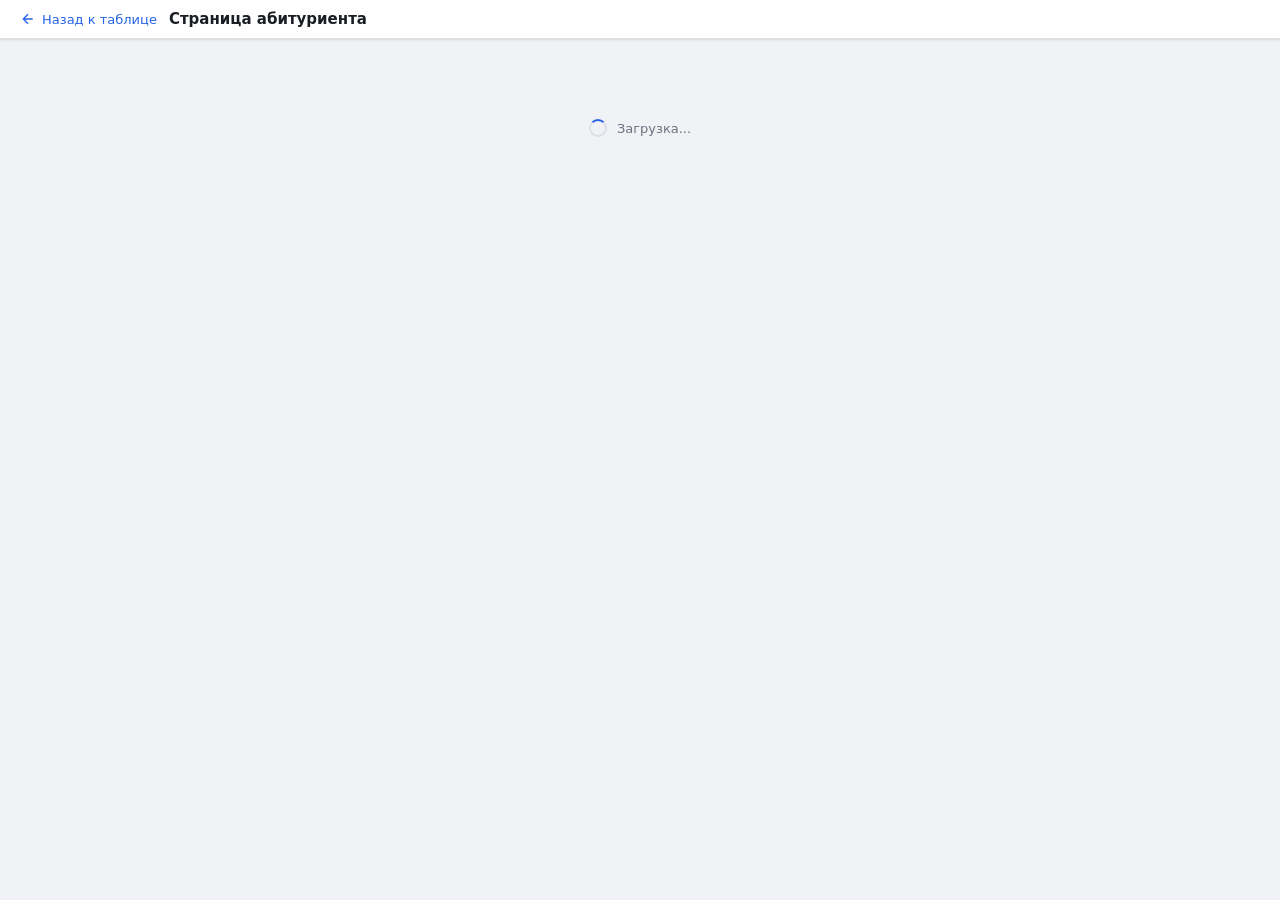
==== templates/applicant.html @ fa6f6f57 "new_proj" ====
<!DOCTYPE html>
<html lang="ru">
<head>
  <meta charset="UTF-8">
  <title>Страница абитуриента</title>
  <link rel="stylesheet" href="/static/css/style.css">
  <style>
    .applicant-layout {
      display: flex;
      gap: 24px;
      max-width: 1000px;
      margin: 0 auto;
    }
    .left-panel {
      display: flex;
      flex-direction: column;
      gap: 12px;
      align-items: center;
      flex-shrink: 0;
    }
    .right-panel { flex: 1; }
    .fields-section { margin-bottom: 24px; }
    .bilingual-cols {
      display: grid;
      grid-template-columns: 1fr 1fr;
      gap: 24px;
    }
    .col-header {
      font-size: 13px;
      font-weight: 600;
      color: var(--text-muted);
      padding-bottom: 10px;
      border-bottom: 2px solid var(--accent);
      margin-bottom: 14px;
    }
    .field-row {
      display: flex;
      flex-direction: column;
      gap: 4px;
      margin-bottom: 10px;
    }
    .field-value {
      padding: 7px 10px;
      background: var(--surface2);
      border: 1px solid var(--border);
      border-radius: var(--radius);
      font-size: 13px;
      min-height: 34px;
      color: var(--text);
    }
    .field-value.empty { color: var(--text-muted); font-style: italic; }
    .action-buttons { display: flex; flex-direction: column; gap: 10px; width: 180px; }
    .action-buttons .btn { width: 100%; justify-content: center; }
  </style>
</head>
<body>
<div class="app-wrapper">
  <div class="topbar">
    <a class="topbar-back" href="/">
      <svg viewBox="0 0 24 24" fill="none" stroke="currentColor" stroke-width="2"><path d="M19 12H5M12 5l-7 7 7 7"/></svg>
      Назад к таблице
    </a>
    <span class="topbar-title" id="page-title">Страница абитуриента</span>
  </div>
  <div class="page-content">
    <div id="loading" class="loading"><div class="spinner"></div>Загрузка...</div>
    <div id="content" style="display:none">
      <div class="applicant-layout">
        <div class="left-panel">
          <div class="photo-placeholder" id="photo-container">
            <div class="placeholder-icon">
              <svg viewBox="0 0 24 24" fill="none" stroke="currentColor" stroke-width="1.5"><rect x="3" y="3" width="18" height="18" rx="2"/><circle cx="8.5" cy="8.5" r="1.5"/><path d="M21 15l-5-5L5 21"/></svg>
              <span>Фото</span>
            </div>
          </div>
          <input type="file" id="photo-input" accept="image/*" onchange="uploadPhoto(this)">
          <button class="btn btn-secondary" onclick="document.getElementById('photo-input').click()">
            <svg viewBox="0 0 24 24" fill="none" stroke="currentColor" stroke-width="2"><path d="M21 15v4a2 2 0 01-2 2H5a2 2 0 01-2-2v-4M17 8l-5-5-5 5M12 3v12"/></svg>
            Загрузить фото
          </button>

          <div class="divider" style="width:100%"></div>

          <div class="action-buttons">
            <button class="btn btn-primary" id="edit-btn">
              <svg viewBox="0 0 24 24" fill="none" stroke="currentColor" stroke-width="2"><path d="M11 4H4a2 2 0 00-2 2v14a2 2 0 002 2h14a2 2 0 002-2v-7M18.5 2.5a2.121 2.121 0 013 3L12 15l-4 1 1-4 9.5-9.5z"/></svg>
              Редактировать данные
            </button>
            <button class="btn btn-secondary" id="docs-btn">
              <svg viewBox="0 0 24 24" fill="none" stroke="currentColor" stroke-width="2"><path d="M14 2H6a2 2 0 00-2 2v16a2 2 0 002 2h12a2 2 0 002-2V8zM14 2v6h6M16 13H8M16 17H8M10 9H8"/></svg>
              Загрузить сканы документов
            </button>
          </div>
        </div>

        <div class="right-panel">
          <div class="bilingual-cols">
            <div>
              <div class="col-header">На русском языке</div>
              <div class="field-row"><label class="form-label">Имя</label><div class="field-value" id="ru-first-name">—</div></div>
              <div class="field-row"><label class="form-label">Фамилия</label><div class="field-value" id="ru-last-name">—</div></div>
              <div class="field-row"><label class="form-label">Email</label><div class="field-value" id="email">—</div></div>
              <div class="field-row"><label class="form-label">Пароль</label><div class="field-value" id="password">—</div></div>
              <div class="field-row"><label class="form-label">Код специализации</label><div class="field-value" id="spec-code">—</div></div>
              <div class="field-row"><label class="form-label">Название специализации</label><div class="field-value" id="spec-name">—</div></div>
            </div>
            <div>
              <div class="col-header">На китайском языке</div>
              <div class="field-row"><label class="form-label">Имя</label><div class="field-value" id="cn-first-name">—</div></div>
              <div class="field-row"><label class="form-label">Фамилия</label><div class="field-value" id="cn-last-name">—</div></div>
              <div class="field-row"><label class="form-label">Email</label><div class="field-value" id="cn-email">—</div></div>
              <div class="field-row"><label class="form-label">Пароль</label><div class="field-value" id="cn-password">—</div></div>
              <div class="field-row"><label class="form-label">Код специализации</label><div class="field-value" id="cn-spec-code">—</div></div>
              <div class="field-row"><label class="form-label">Название специализации</label><div class="field-value" id="cn-spec-name">—</div></div>
            </div>
          </div>

          <div class="divider"></div>
          <div class="fields-section">
            <div class="section-header">Дополнительные данные</div>
            <div class="form-grid">
              <div class="field-row"><label class="form-label">СНИЛС</label><div class="field-value" id="snils">—</div></div>
              <div class="field-row"><label class="form-label">Номер паспорта</label><div class="field-value" id="passport-number">—</div></div>
              <div class="field-row"><label class="form-label">Срок действия паспорта</label><div class="field-value" id="passport-expiry">—</div></div>
              <div class="field-row"><label class="form-label">Кем выдан паспорт</label><div class="field-value" id="passport-issued">—</div></div>
              <div class="field-row"><label class="form-label">Тип образования</label><div class="field-value" id="edu-type">—</div></div>
              <div class="field-row"><label class="form-label">Партнёр</label><div class="field-value" id="partner">—</div></div>
            </div>
          </div>
        </div>
      </div>
    </div>
  </div>
</div>
<div id="toast-container" class="toast-container"></div>
<script src="/static/js/utils.js"></script>
<script>
const APPLICANT_ID = {{ applicant_id }};
let applicantData = null;

function setField(id, val) {
  const el = document.getElementById(id);
  if (!el) return;
  if (val) {
    el.textContent = val;
    el.classList.remove('empty');
  } else {
    el.textContent = '—';
    el.classList.add('empty');
  }
}

async function loadApplicant() {
  try {
    applicantData = await apiGet(`/api/applicants/${APPLICANT_ID}`);
    const a = applicantData;

    document.getElementById('page-title').textContent =
      `${a.last_name_ru || ''} ${a.first_name_ru || ''}`.trim() || 'Абитуриент';

    setField('ru-first-name', a.first_name_ru);
    setField('ru-last-name', a.last_name_ru);
    setField('email', a.email);
    setField('password', a.password);
    setField('spec-code', a.specialization_code);
    setField('spec-name', a.specialization_name);

    setField('cn-first-name', a.first_name_cn);
    setField('cn-last-name', a.last_name_cn);
    setField('cn-email', a.email);
    setField('cn-password', a.password);
    setField('cn-spec-code', a.specialization_code);
    setField('cn-spec-name', a.specialization_name);

    setField('snils', a.snils);
    setField('passport-number', a.passport_number);
    setField('passport-expiry', a.passport_expiry);
    setField('passport-issued', a.passport_issued_by);
    setField('edu-type', a.education_type);
    setField('partner', a.partner);

    if (a.photo_path) {
      const container = document.getElementById('photo-container');
      container.innerHTML = `<img src="/uploads/${a.photo_path}" alt="Фото">`;
    }

    document.getElementById('loading').style.display = 'none';
    document.getElementById('content').style.display = 'block';
  } catch (e) {
    showToast('Ошибка загрузки', 'error');
  }
}

async function uploadPhoto(input) {
  if (!input.files[0]) return;
  const fd = new FormData();
  fd.append('applicant_id', APPLICANT_ID);
  fd.append('file', input.files[0]);
  try {
    const res = await uploadFile('/api/upload/photo', fd);
    const container = document.getElementById('photo-container');
    container.innerHTML = `<img src="${res.url}" alt="Фото">`;
    showToast('Фото загружено', 'success');
  } catch (e) {
    showToast('Ошибка загрузки фото', 'error');
  }
}

document.getElementById('edit-btn').onclick = () => navigate(`/edit/${APPLICANT_ID}`);
document.getElementById('docs-btn').onclick = () => navigate(`/documents/${APPLICANT_ID}`);

loadApplicant();
</script>
</body>
</html>
---- static/css/style.css ----
/* ─── Reset & Base ──────────────────────────────────────────────────────────── */
*, *::before, *::after { box-sizing: border-box; margin: 0; padding: 0; }

:root {
  --bg: #f0f2f5;
  --surface: #ffffff;
  --surface2: #f8f9fa;
  --border: #dde1e7;
  --border-focus: #4a7fd4;
  --text: #1a1d23;
  --text-muted: #6b7280;
  --accent: #2563eb;
  --accent-hover: #1d4ed8;
  --accent-active: #1e3a8a;
  --danger: #dc2626;
  --success: #16a34a;
  --warning: #d97706;
  --shadow: 0 1px 3px rgba(0,0,0,0.08), 0 1px 2px rgba(0,0,0,0.06);
  --shadow-md: 0 4px 6px rgba(0,0,0,0.07), 0 2px 4px rgba(0,0,0,0.06);
  --shadow-lg: 0 10px 15px rgba(0,0,0,0.08), 0 4px 6px rgba(0,0,0,0.05);
  --radius: 6px;
  --radius-lg: 10px;
  --font: 'Segoe UI', system-ui, -apple-system, sans-serif;
  --transition: 150ms ease;
}

html, body {
  font-family: var(--font);
  font-size: 14px;
  color: var(--text);
  background: var(--bg);
  height: 100%;
  overflow: hidden;
}

/* ─── Layout ─────────────────────────────────────────────────────────────────── */
.app-wrapper {
  display: flex;
  flex-direction: column;
  height: 100vh;
  overflow: hidden;
}

.topbar {
  display: flex;
  align-items: center;
  gap: 12px;
  padding: 10px 20px;
  background: var(--surface);
  border-bottom: 1px solid var(--border);
  box-shadow: var(--shadow);
  flex-shrink: 0;
  z-index: 10;
}

.topbar-title {
  font-size: 15px;
  font-weight: 600;
  color: var(--text);
}

.topbar-back {
  display: flex;
  align-items: center;
  gap: 6px;
  color: var(--accent);
  cursor: pointer;
  font-size: 13px;
  font-weight: 500;
  text-decoration: none;
  transition: color var(--transition);
}
.topbar-back:hover { color: var(--accent-hover); }
.topbar-back svg { width: 16px; height: 16px; }

.page-content {
  flex: 1;
  overflow: auto;
  padding: 20px;
}

/* ─── Buttons ────────────────────────────────────────────────────────────────── */
.btn {
  display: inline-flex;
  align-items: center;
  gap: 6px;
  padding: 7px 14px;
  border-radius: var(--radius);
  border: 1px solid transparent;
  font-family: var(--font);
  font-size: 13px;
  font-weight: 500;
  cursor: pointer;
  transition: background var(--transition), color var(--transition),
              border-color var(--transition), box-shadow var(--transition),
              transform var(--transition);
  white-space: nowrap;
  user-select: none;
}
.btn:active { transform: translateY(1px); }
.btn svg { width: 15px; height: 15px; }

.btn-primary {
  background: var(--accent);
  color: #fff;
  border-color: var(--accent);
}
.btn-primary:hover { background: var(--accent-hover); border-color: var(--accent-hover); }
.btn-primary:active { background: var(--accent-active); }

.btn-secondary {
  background: var(--surface);
  color: var(--text);
  border-color: var(--border);
}
.btn-secondary:hover { background: var(--surface2); border-color: #c5cad2; }
.btn-secondary:active { background: #e8eaed; }

.btn-danger {
  background: var(--surface);
  color: var(--danger);
  border-color: #fca5a5;
}
.btn-danger:hover { background: #fef2f2; border-color: var(--danger); }

.btn-sm { padding: 4px 10px; font-size: 12px; }
.btn-lg { padding: 10px 20px; font-size: 14px; }

.btn-toolbar {
  display: flex;
  gap: 8px;
  align-items: center;
  flex-wrap: wrap;
}

/* ─── Forms ──────────────────────────────────────────────────────────────────── */
.form-group {
  display: flex;
  flex-direction: column;
  gap: 5px;
}

.form-label {
  font-size: 12px;
  font-weight: 500;
  color: var(--text-muted);
  text-transform: uppercase;
  letter-spacing: 0.04em;
}

.form-control {
  padding: 7px 10px;
  border: 1px solid var(--border);
  border-radius: var(--radius);
  font-family: var(--font);
  font-size: 13px;
  color: var(--text);
  background: var(--surface);
  transition: border-color var(--transition), box-shadow var(--transition);
  width: 100%;
}
.form-control:focus {
  outline: none;
  border-color: var(--border-focus);
  box-shadow: 0 0 0 3px rgba(74, 127, 212, 0.15);
}
.form-control::placeholder { color: #adb5bd; }

select.form-control {
  cursor: pointer;
  appearance: none;
  background-image: url("data:image/svg+xml,%3Csvg xmlns='http://www.w3.org/2000/svg' width='12' height='8' viewBox='0 0 12 8'%3E%3Cpath d='M1 1l5 5 5-5' stroke='%236b7280' stroke-width='1.5' fill='none' stroke-linecap='round'/%3E%3C/svg%3E");
  background-repeat: no-repeat;
  background-position: right 10px center;
  padding-right: 30px;
}

/* ─── Cards ──────────────────────────────────────────────────────────────────── */
.card {
  background: var(--surface);
  border: 1px solid var(--border);
  border-radius: var(--radius-lg);
  box-shadow: var(--shadow);
}

.card-header {
  padding: 14px 20px;
  border-bottom: 1px solid var(--border);
  display: flex;
  align-items: center;
  justify-content: space-between;
  gap: 12px;
}

.card-title {
  font-size: 14px;
  font-weight: 600;
}

.card-body {
  padding: 20px;
}

/* ─── Table ──────────────────────────────────────────────────────────────────── */
.table-wrapper {
  overflow: auto;
  border-radius: var(--radius-lg);
  border: 1px solid var(--border);
  background: var(--surface);
}

table {
  width: 100%;
  border-collapse: collapse;
  font-size: 13px;
  min-width: 1200px;
}

thead th {
  background: var(--surface2);
  padding: 10px 12px;
  text-align: left;
  font-weight: 600;
  font-size: 12px;
  color: var(--text-muted);
  text-transform: uppercase;
  letter-spacing: 0.04em;
  border-bottom: 1px solid var(--border);
  white-space: nowrap;
  position: sticky;
  top: 0;
  z-index: 1;
}

thead th.sortable {
  cursor: pointer;
  user-select: none;
}
thead th.sortable:hover { background: #eef0f3; }

tbody tr {
  border-bottom: 1px solid #f0f2f5;
  cursor: pointer;
  transition: background var(--transition);
}
tbody tr:hover { background: #f5f7fa; }
tbody tr:last-child { border-bottom: none; }
tbody tr.selected { background: #eff6ff; }

tbody td {
  padding: 10px 12px;
  color: var(--text);
  max-width: 180px;
  overflow: hidden;
  text-overflow: ellipsis;
  white-space: nowrap;
}

.empty-row td {
  text-align: center;
  color: var(--text-muted);
  padding: 40px;
  cursor: default;
}

/* ─── Photo / Scan Placeholder ───────────────────────────────────────────────── */
.photo-placeholder {
  width: 160px;
  height: 200px;
  border: 2px dashed var(--border);
  border-radius: var(--radius-lg);
  display: flex;
  align-items: center;
  justify-content: center;
  background: var(--surface2);
  overflow: hidden;
  position: relative;
}
.photo-placeholder img {
  width: 100%;
  height: 100%;
  object-fit: cover;
}
.photo-placeholder .placeholder-icon {
  display: flex;
  flex-direction: column;
  align-items: center;
  gap: 8px;
  color: var(--text-muted);
  font-size: 11px;
}
.photo-placeholder .placeholder-icon svg {
  width: 40px;
  height: 40px;
  color: #c5cad2;
}

.scan-placeholder {
  width: 100%;
  aspect-ratio: 3/4;
  min-height: 160px;
  border: 2px dashed var(--border);
  border-radius: var(--radius);
  display: flex;
  align-items: center;
  justify-content: center;
  background: var(--surface2);
  overflow: hidden;
  cursor: pointer;
  transition: border-color var(--transition), background var(--transition);
  position: relative;
}
.scan-placeholder:hover { border-color: var(--accent); background: #eff6ff; }
.scan-placeholder img {
  width: 100%;
  height: 100%;
  object-fit: cover;
}
.scan-placeholder .placeholder-icon {
  display: flex;
  flex-direction: column;
  align-items: center;
  gap: 6px;
  color: var(--text-muted);
  font-size: 11px;
  text-align: center;
  padding: 10px;
}
.scan-placeholder .placeholder-icon svg {
  width: 30px;
  height: 30px;
  color: #c5cad2;
}

/* ─── Notifications ──────────────────────────────────────────────────────────── */
.toast-container {
  position: fixed;
  bottom: 20px;
  right: 20px;
  display: flex;
  flex-direction: column;
  gap: 8px;
  z-index: 9999;
}

.toast {
  padding: 12px 18px;
  border-radius: var(--radius);
  font-size: 13px;
  font-weight: 500;
  color: #fff;
  box-shadow: var(--shadow-lg);
  animation: slideIn 0.2s ease;
  max-width: 320px;
}
.toast.success { background: var(--success); }
.toast.error { background: var(--danger); }
.toast.info { background: var(--accent); }

@keyframes slideIn {
  from { opacity: 0; transform: translateX(20px); }
  to { opacity: 1; transform: translateX(0); }
}

/* ─── Loading ────────────────────────────────────────────────────────────────── */
.loading {
  display: flex;
  align-items: center;
  justify-content: center;
  padding: 60px;
  color: var(--text-muted);
  font-size: 13px;
  gap: 10px;
}
.spinner {
  width: 18px;
  height: 18px;
  border: 2px solid var(--border);
  border-top-color: var(--accent);
  border-radius: 50%;
  animation: spin 0.7s linear infinite;
}
@keyframes spin { to { transform: rotate(360deg); } }

/* ─── Two-column layout ──────────────────────────────────────────────────────── */
.cols-2 {
  display: grid;
  grid-template-columns: 1fr 1fr;
  gap: 32px;
}

.section-header {
  font-size: 12px;
  font-weight: 600;
  color: var(--text-muted);
  text-transform: uppercase;
  letter-spacing: 0.06em;
  padding-bottom: 12px;
  border-bottom: 1px solid var(--border);
  margin-bottom: 16px;
}

.form-grid {
  display: grid;
  grid-template-columns: 1fr 1fr;
  gap: 12px;
}

.form-grid.single { grid-template-columns: 1fr; }

/* ─── Docs grid ──────────────────────────────────────────────────────────────── */
.docs-grid {
  display: grid;
  grid-template-columns: repeat(5, 1fr);
  gap: 16px;
}

.doc-column {
  display: flex;
  flex-direction: column;
  gap: 8px;
}

.doc-column-title {
  font-size: 11px;
  font-weight: 600;
  color: var(--text-muted);
  text-transform: uppercase;
  letter-spacing: 0.04em;
  text-align: center;
  padding: 8px 4px;
  border-bottom: 2px solid var(--accent);
  margin-bottom: 4px;
}

.lang-section {
  margin-bottom: 12px;
}

.lang-label {
  font-size: 11px;
  font-weight: 600;
  color: var(--accent);
  margin-bottom: 8px;
  text-transform: uppercase;
  letter-spacing: 0.04em;
}

/* ─── Scrollbar ──────────────────────────────────────────────────────────────── */
::-webkit-scrollbar { width: 6px; height: 6px; }
::-webkit-scrollbar-track { background: transparent; }
::-webkit-scrollbar-thumb { background: #c5cad2; border-radius: 3px; }
::-webkit-scrollbar-thumb:hover { background: #9ca3af; }

/* ─── Misc ───────────────────────────────────────────────────────────────────── */
.divider {
  height: 1px;
  background: var(--border);
  margin: 16px 0;
}

.text-muted { color: var(--text-muted); }
.text-sm { font-size: 12px; }

.badge {
  display: inline-flex;
  align-items: center;
  padding: 2px 8px;
  border-radius: 20px;
  font-size: 11px;
  font-weight: 600;
}
.badge-blue { background: #dbeafe; color: #1d4ed8; }
.badge-green { background: #dcfce7; color: #15803d; }

input[type="file"] { display: none; }
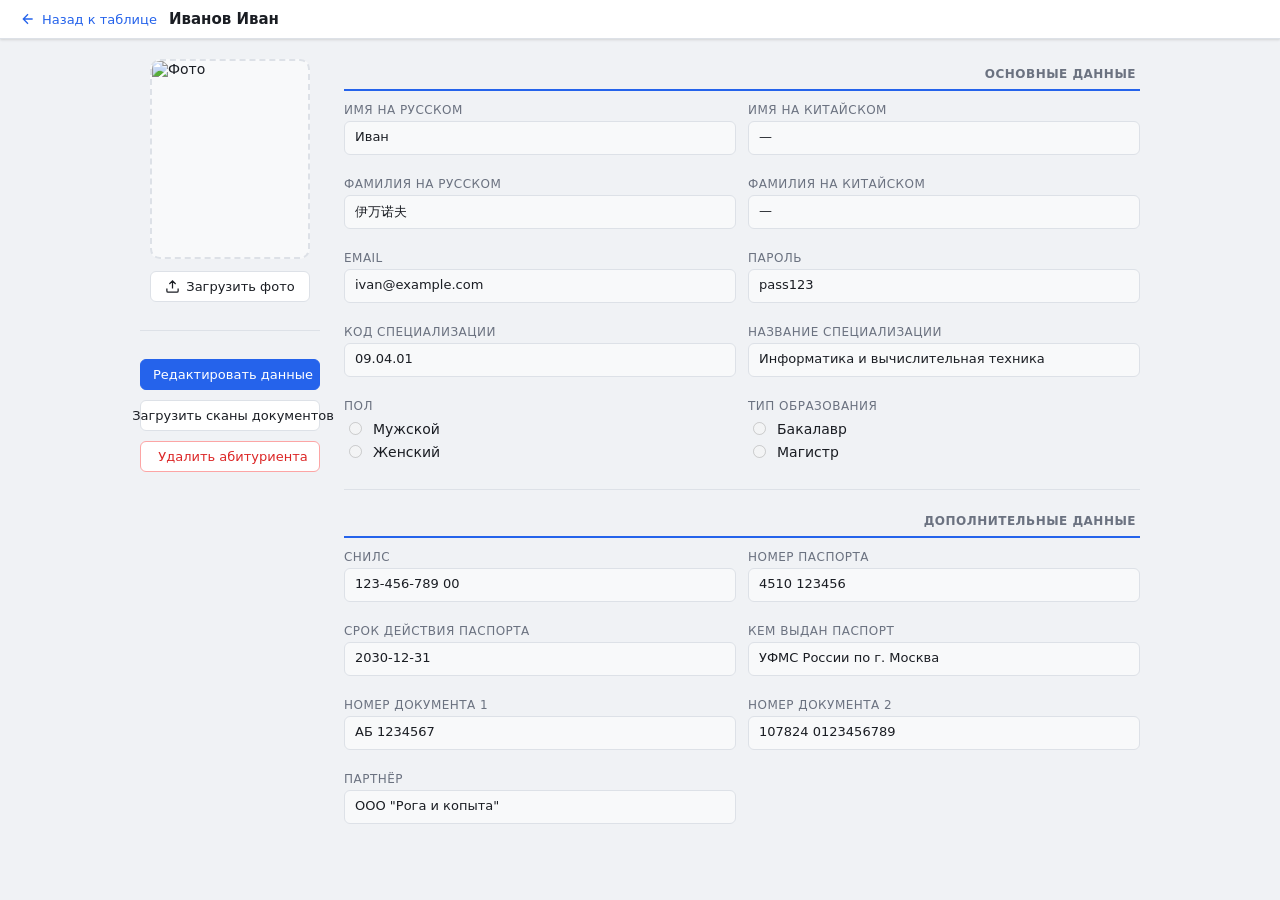
==== commit 4c92d8c3: "Добавлены фильтрация по образованию и поиск по имени, фамилии, электронной почте на страницу с общей" ====
--- a/templates/applicant.html
+++ b/templates/applicant.html
@@ -20,19 +20,6 @@
     }
     .right-panel { flex: 1; }
     .fields-section { margin-bottom: 24px; }
-    .bilingual-cols {
-      display: grid;
-      grid-template-columns: 1fr 1fr;
-      gap: 24px;
-    }
-    .col-header {
-      font-size: 13px;
-      font-weight: 600;
-      color: var(--text-muted);
-      padding-bottom: 10px;
-      border-bottom: 2px solid var(--accent);
-      margin-bottom: 14px;
-    }
     .field-row {
       display: flex;
       flex-direction: column;
@@ -51,6 +38,27 @@
     .field-value.empty { color: var(--text-muted); font-style: italic; }
     .action-buttons { display: flex; flex-direction: column; gap: 10px; width: 180px; }
     .action-buttons .btn { width: 100%; justify-content: center; }
+    .delete-btn {margin-top: 16 px;};
+     .radio-group {
+      display: flex;
+      gap: 16px;
+      align-items: center;
+      padding: 7px 10px;
+      background: var(--surface2);
+      border: 1px solid var(--border);
+      border-radius: var(--radius);
+      min-height: 34px;
+    }
+    .radio-group label {
+      display: flex;
+      align-items: center;
+      gap: 6px;
+      cursor: pointer;
+    }
+    .radio-group input {
+      margin: 5px;
+      cursor: pointer;
+    }
   </style>
 </head>
 <body>
@@ -90,32 +98,43 @@
               <svg viewBox="0 0 24 24" fill="none" stroke="currentColor" stroke-width="2"><path d="M14 2H6a2 2 0 00-2 2v16a2 2 0 002 2h12a2 2 0 002-2V8zM14 2v6h6M16 13H8M16 17H8M10 9H8"/></svg>
               Загрузить сканы документов
             </button>
+            <button class="btn btn-danger delete-btn" id="delete-btn">
+              <svg viewBox="0 0 24 24" fill="none" stroke="currentColor" stroke-width="2"><path d="M4 7h16M10 11v6M14 11v6M5 7l1 13a2 2 0 002 2h8a2 2 0 002-2l1-13M9 7V4a1 1 0 011-1h4a1 1 0 011 1v3"/></svg>
+              Удалить абитуриента
+            </button>
           </div>
         </div>
 
         <div class="right-panel">
-          <div class="bilingual-cols">
-            <div>
-              <div class="col-header">На русском языке</div>
-              <div class="field-row"><label class="form-label">Имя</label><div class="field-value" id="ru-first-name">—</div></div>
-              <div class="field-row"><label class="form-label">Фамилия</label><div class="field-value" id="ru-last-name">—</div></div>
+          <div class="fields-section">
+            <div class="section-header">Основные данные</div>
+            <div class="form-grid">
+              <div class="field-row"><label class="form-label">Имя на русском</label><div class="field-value" id="ru-first-name">—</div></div>
+              <div class="field-row"><label class="form-label">Имя на китайском</label><div class="field-value" id="ru-first-name">—</div></div>
+              <div class="field-row"><label class="form-label">Фамилия на русском</label><div class="field-value" id="cn-last-name">—</div></div>
+              <div class="field-row"><label class="form-label">Фамилия на китайском</label><div class="field-value" id="cn-last-name">—</div></div>
               <div class="field-row"><label class="form-label">Email</label><div class="field-value" id="email">—</div></div>
               <div class="field-row"><label class="form-label">Пароль</label><div class="field-value" id="password">—</div></div>
               <div class="field-row"><label class="form-label">Код специализации</label><div class="field-value" id="spec-code">—</div></div>
               <div class="field-row"><label class="form-label">Название специализации</label><div class="field-value" id="spec-name">—</div></div>
-            </div>
-            <div>
-              <div class="col-header">На китайском языке</div>
-              <div class="field-row"><label class="form-label">Имя</label><div class="field-value" id="cn-first-name">—</div></div>
-              <div class="field-row"><label class="form-label">Фамилия</label><div class="field-value" id="cn-last-name">—</div></div>
-              <div class="field-row"><label class="form-label">Email</label><div class="field-value" id="cn-email">—</div></div>
-              <div class="field-row"><label class="form-label">Пароль</label><div class="field-value" id="cn-password">—</div></div>
-              <div class="field-row"><label class="form-label">Код специализации</label><div class="field-value" id="cn-spec-code">—</div></div>
-              <div class="field-row"><label class="form-label">Название специализации</label><div class="field-value" id="cn-spec-name">—</div></div>
-            </div>
+              <div class="field-row">
+                <label class="form-label">Пол</label>
+                <div class="radio-group" id="gender-group">
+                  <label><input type="radio" name="gender" value="male" disabled>Мужской</label>
+                  <label><input type="radio" name="gender" value="female" disabled>Женский</label>
+                </div>
+              </div>
+              <div class="field-row">
+                <label class="form-label">Тип образования</label>
+                <div class="radio-group" id="education-group">
+                  <label><input type="radio" name="education" value="bachelor" disabled>Бакалавр</label>
+                  <label><input type="radio" name="education" value="master" disabled>Магистр</label>
+                </div>
+              </div>
           </div>
 
           <div class="divider"></div>
+
           <div class="fields-section">
             <div class="section-header">Дополнительные данные</div>
             <div class="form-grid">
@@ -123,7 +142,14 @@
               <div class="field-row"><label class="form-label">Номер паспорта</label><div class="field-value" id="passport-number">—</div></div>
               <div class="field-row"><label class="form-label">Срок действия паспорта</label><div class="field-value" id="passport-expiry">—</div></div>
               <div class="field-row"><label class="form-label">Кем выдан паспорт</label><div class="field-value" id="passport-issued">—</div></div>
-              <div class="field-row"><label class="form-label">Тип образования</label><div class="field-value" id="edu-type">—</div></div>
+              <div class="field-row" id="doc1-row">
+                <label class="form-label" id="doc1-label">Номер документа 1</label>
+                <div class="field-value" id="doc1-number">—</div>
+              </div>
+              <div class="field-row" id="doc2-row">
+                <label class="form-label" id="doc2-label">Номер документа 2</label>
+                <div class="field-value" id="doc2-number">—</div>
+              </div>
               <div class="field-row"><label class="form-label">Партнёр</label><div class="field-value" id="partner">—</div></div>
             </div>
           </div>
@@ -135,7 +161,7 @@
 <div id="toast-container" class="toast-container"></div>
 <script src="/static/js/utils.js"></script>
 <script>
-const APPLICANT_ID = {{ applicant_id }};
+const APPLICANT_ID = 1;
 let applicantData = null;
 
 function setField(id, val) {
@@ -150,6 +176,39 @@
   }
 }
 
+function setRadioValue(groupId, value) {
+  const radios = document.querySelectorAll(`#${groupId} input[type="radio"]`);
+  radios.forEach(radio => {
+    radio.checked = (radio.value === value);
+  });
+}
+
+function updateDocumentLabels(studyType) {
+  const doc1Label = document.getElementById('doc1-label');
+  const doc2Label = document.getElementById('doc2-label');
+  const doc1Row = document.getElementById('doc1-row');
+  const doc2Row = document.getElementById('doc2-row');
+  
+  if (!doc1Label || !doc2Label) return;
+  
+  if (studyType === 'bachelor') {
+    doc1Label.textContent = 'Аттестат / Справка с места учёбы';
+    doc2Label.textContent = 'Свидетельство об оценках';
+    doc1Row?.classList.add('highlight');
+    doc2Row?.classList.add('highlight');
+  } else if (studyType === 'master') {
+    doc1Label.textContent = 'Диплом';
+    doc2Label.textContent = 'Диплом бакалавра';
+    doc1Row?.classList.add('highlight');
+    doc2Row?.classList.add('highlight');
+  } else {
+    doc1Label.textContent = 'Номер документа 1';
+    doc2Label.textContent = 'Номер документа 2';
+    doc1Row?.classList.remove('highlight');
+    doc2Row?.classList.remove('highlight');
+  }
+}
+
 async function loadApplicant() {
   try {
     applicantData = await apiGet(`/api/applicants/${APPLICANT_ID}`);
@@ -159,25 +218,29 @@
       `${a.last_name_ru || ''} ${a.first_name_ru || ''}`.trim() || 'Абитуриент';
 
     setField('ru-first-name', a.first_name_ru);
+    setField('cn-first-name', a.first_name_cn);
     setField('ru-last-name', a.last_name_ru);
+    setField('cn-last-name', a.last_name_cn);
     setField('email', a.email);
     setField('password', a.password);
     setField('spec-code', a.specialization_code);
     setField('spec-name', a.specialization_name);
 
-    setField('cn-first-name', a.first_name_cn);
-    setField('cn-last-name', a.last_name_cn);
-    setField('cn-email', a.email);
-    setField('cn-password', a.password);
-    setField('cn-spec-code', a.specialization_code);
-    setField('cn-spec-name', a.specialization_name);
+    if (a.gender) setRadioValue('gender-group', a.gender);
+    if (a.edu_type) {
+      setRadioValue('edu-type', a.edu_type);
+      updateDocumentLabels(a.edu_type);
+    } else {
+      updateDocumentLabels(null);
+    }
 
     setField('snils', a.snils);
     setField('passport-number', a.passport_number);
     setField('passport-expiry', a.passport_expiry);
     setField('passport-issued', a.passport_issued_by);
-    setField('edu-type', a.education_type);
     setField('partner', a.partner);
+    setField('doc1-number', a.doc1_number);
+    setField('doc2-number', a.doc2_number);
 
     if (a.photo_path) {
       const container = document.getElementById('photo-container');
--- a/static/css/style.css
+++ b/static/css/style.css
@@ -201,7 +201,72 @@
   padding: 20px;
 }
 
-/* ─── Table ──────────────────────────────────────────────────────────────────── */
+/* ###Above table### */
+.table-controls {
+  display: flex;
+  justify-content: space-between;
+  align-items: center;
+  margin-bottom: 20px;
+  flex-wrap: wrap;
+  gap: 16px;
+}
+
+.filter-tabs {
+  display: flex;
+  gap: 8px;
+}
+
+.filter-tab {
+  padding: 6px 16px;
+  border: 1px solid var(--border);
+  border-radius: var(--radius);
+  background: var(--surface);
+  cursor: pointer;
+  font-size: 13px;
+  transition: all var(--transition);
+}
+
+.filter-tab.active {
+  background: var(--accent);
+  color: #fff;
+  border-color: var(--accent);
+}
+
+.filter-tab:hover:not(.active) {
+  background: var(--surface2);
+}
+
+.search-box {
+  position: relative;
+  display: flex;
+  align-items: center;
+}
+
+.search-icon {
+  position: absolute;
+  left: 10px;
+  width: 16px;
+  height: 16px;
+  color: var(--text-muted);
+  pointer-events: none;
+}
+
+.search-input {
+  padding: 8px 12px 8px 36px;
+  border: 1px solid var(--border);
+  border-radius: var(--radius);
+  width: 250px;
+  font-size: 13px;
+  transition: border-color var(--transition);
+}
+
+.search-input:focus {
+  outline: none;
+  border-color: var(--accent);
+}
+/* ###Above table### */
+
+/* ###Table### */
 .table-wrapper {
   overflow: auto;
   border-radius: var(--radius-lg);
@@ -245,7 +310,6 @@
 }
 tbody tr:hover { background: #f5f7fa; }
 tbody tr:last-child { border-bottom: none; }
-tbody tr.selected { background: #eff6ff; }
 
 tbody td {
   padding: 10px 12px;
@@ -262,6 +326,7 @@
   padding: 40px;
   cursor: default;
 }
+/* ###Table### */
 
 /* ─── Photo / Scan Placeholder ───────────────────────────────────────────────── */
 .photo-placeholder {
@@ -394,10 +459,12 @@
   font-weight: 600;
   color: var(--text-muted);
   text-transform: uppercase;
-  letter-spacing: 0.06em;
-  padding-bottom: 12px;
-  border-bottom: 1px solid var(--border);
-  margin-bottom: 16px;
+  letter-spacing: 0.04em;
+  text-align: right;
+  padding: 8px 4px;
+  border-bottom: 2px solid var(--accent);
+  margin-bottom: 4px;
+  margin-bottom: 12px;
 }
 
 .form-grid {
@@ -473,4 +540,4 @@
 .badge-blue { background: #dbeafe; color: #1d4ed8; }
 .badge-green { background: #dcfce7; color: #15803d; }
 
-input[type="file"] { display: none; }
+input[type="file"] { display: none; }
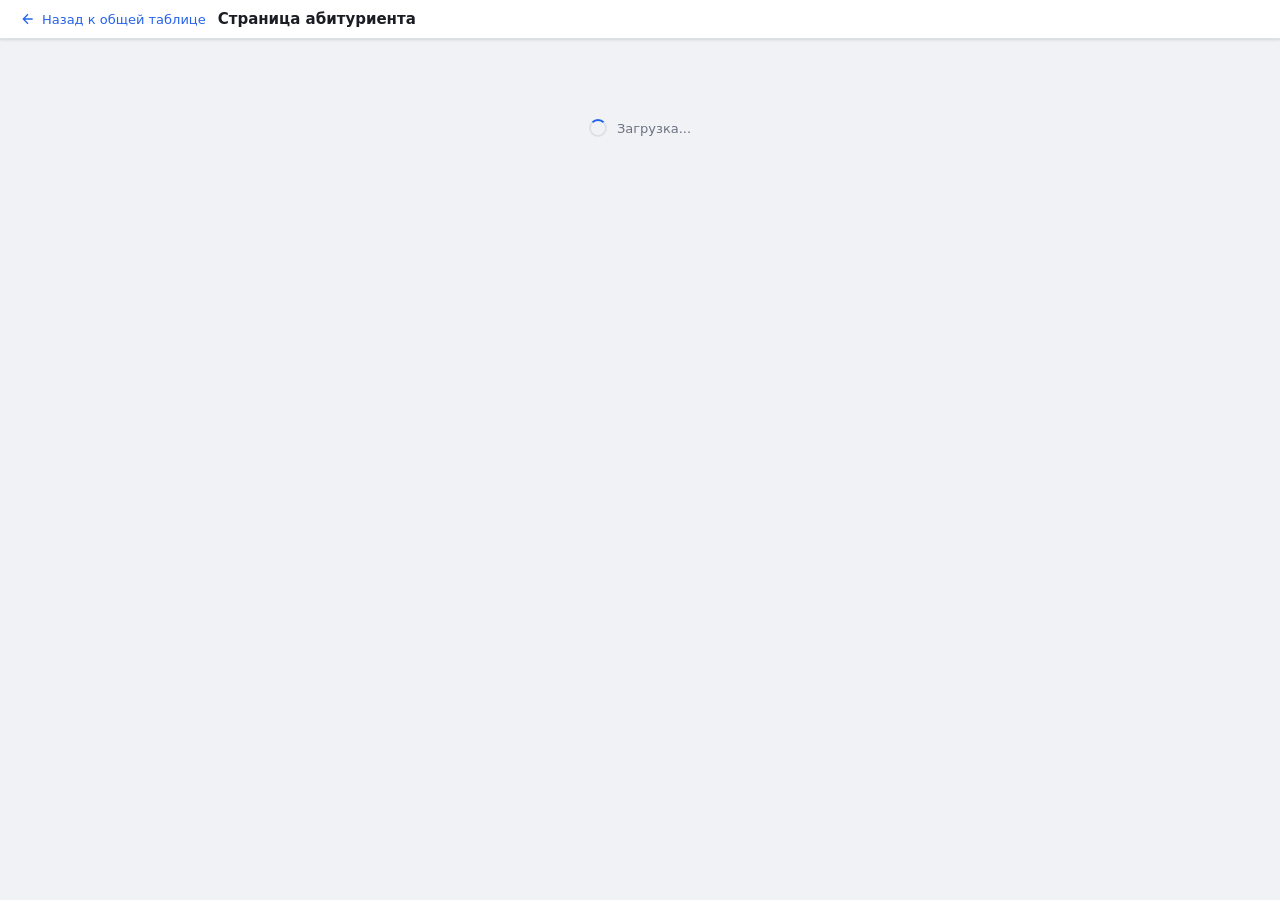
==== commit 8568180a: "Исправлены страницы редактирования данных и загрузки сканов" ====
--- a/templates/applicant.html
+++ b/templates/applicant.html
@@ -19,46 +19,9 @@
       flex-shrink: 0;
     }
     .right-panel { flex: 1; }
-    .fields-section { margin-bottom: 24px; }
-    .field-row {
-      display: flex;
-      flex-direction: column;
-      gap: 4px;
-      margin-bottom: 10px;
-    }
-    .field-value {
-      padding: 7px 10px;
-      background: var(--surface2);
-      border: 1px solid var(--border);
-      border-radius: var(--radius);
-      font-size: 13px;
-      min-height: 34px;
-      color: var(--text);
-    }
-    .field-value.empty { color: var(--text-muted); font-style: italic; }
     .action-buttons { display: flex; flex-direction: column; gap: 10px; width: 180px; }
     .action-buttons .btn { width: 100%; justify-content: center; }
     .delete-btn {margin-top: 16 px;};
-     .radio-group {
-      display: flex;
-      gap: 16px;
-      align-items: center;
-      padding: 7px 10px;
-      background: var(--surface2);
-      border: 1px solid var(--border);
-      border-radius: var(--radius);
-      min-height: 34px;
-    }
-    .radio-group label {
-      display: flex;
-      align-items: center;
-      gap: 6px;
-      cursor: pointer;
-    }
-    .radio-group input {
-      margin: 5px;
-      cursor: pointer;
-    }
   </style>
 </head>
 <body>
@@ -66,7 +29,7 @@
   <div class="topbar">
     <a class="topbar-back" href="/">
       <svg viewBox="0 0 24 24" fill="none" stroke="currentColor" stroke-width="2"><path d="M19 12H5M12 5l-7 7 7 7"/></svg>
-      Назад к таблице
+      Назад к общей таблице
     </a>
     <span class="topbar-title" id="page-title">Страница абитуриента</span>
   </div>
@@ -96,7 +59,7 @@
             </button>
             <button class="btn btn-secondary" id="docs-btn">
               <svg viewBox="0 0 24 24" fill="none" stroke="currentColor" stroke-width="2"><path d="M14 2H6a2 2 0 00-2 2v16a2 2 0 002 2h12a2 2 0 002-2V8zM14 2v6h6M16 13H8M16 17H8M10 9H8"/></svg>
-              Загрузить сканы документов
+              Загрузить сканы
             </button>
             <button class="btn btn-danger delete-btn" id="delete-btn">
               <svg viewBox="0 0 24 24" fill="none" stroke="currentColor" stroke-width="2"><path d="M4 7h16M10 11v6M14 11v6M5 7l1 13a2 2 0 002 2h8a2 2 0 002-2l1-13M9 7V4a1 1 0 011-1h4a1 1 0 011 1v3"/></svg>
@@ -110,8 +73,8 @@
             <div class="section-header">Основные данные</div>
             <div class="form-grid">
               <div class="field-row"><label class="form-label">Имя на русском</label><div class="field-value" id="ru-first-name">—</div></div>
-              <div class="field-row"><label class="form-label">Имя на китайском</label><div class="field-value" id="ru-first-name">—</div></div>
-              <div class="field-row"><label class="form-label">Фамилия на русском</label><div class="field-value" id="cn-last-name">—</div></div>
+              <div class="field-row"><label class="form-label">Имя на китайском</label><div class="field-value" id="cn-first-name">—</div></div>
+              <div class="field-row"><label class="form-label">Фамилия на русском</label><div class="field-value" id="ru-last-name">—</div></div>
               <div class="field-row"><label class="form-label">Фамилия на китайском</label><div class="field-value" id="cn-last-name">—</div></div>
               <div class="field-row"><label class="form-label">Email</label><div class="field-value" id="email">—</div></div>
               <div class="field-row"><label class="form-label">Пароль</label><div class="field-value" id="password">—</div></div>
@@ -161,7 +124,7 @@
 <div id="toast-container" class="toast-container"></div>
 <script src="/static/js/utils.js"></script>
 <script>
-const APPLICANT_ID = 1;
+const APPLICANT_ID = {{applicant_id}};
 let applicantData = null;
 
 function setField(id, val) {
@@ -227,9 +190,9 @@
     setField('spec-name', a.specialization_name);
 
     if (a.gender) setRadioValue('gender-group', a.gender);
-    if (a.edu_type) {
-      setRadioValue('edu-type', a.edu_type);
-      updateDocumentLabels(a.edu_type);
+    if (a.education) {
+      setRadioValue('edu-type', a.education);
+      updateDocumentLabels(a.education);
     } else {
       updateDocumentLabels(null);
     }
--- a/static/css/style.css
+++ b/static/css/style.css
@@ -3,8 +3,8 @@
 
 :root {
   --bg: #f0f2f5;
-  --surface: #ffffff;
-  --surface2: #f8f9fa;
+  --surface-light: #ffffff;
+  --surface-dark: #f8f9fa;
   --border: #dde1e7;
   --border-focus: #4a7fd4;
   --text: #1a1d23;
@@ -13,6 +13,8 @@
   --accent-hover: #1d4ed8;
   --accent-active: #1e3a8a;
   --danger: #dc2626;
+  --danger-hover: #ff9a9a;
+  --danger-active: #fa8888;
   --success: #16a34a;
   --warning: #d97706;
   --shadow: 0 1px 3px rgba(0,0,0,0.08), 0 1px 2px rgba(0,0,0,0.06);
@@ -46,7 +48,7 @@
   align-items: center;
   gap: 12px;
   padding: 10px 20px;
-  background: var(--surface);
+  background: var(--surface-light);
   border-bottom: 1px solid var(--border);
   box-shadow: var(--shadow);
   flex-shrink: 0;
@@ -79,7 +81,7 @@
   padding: 20px;
 }
 
-/* ─── Buttons ────────────────────────────────────────────────────────────────── */
+/* ###Buttons### */
 .btn {
   display: inline-flex;
   align-items: center;
@@ -98,33 +100,31 @@
   user-select: none;
 }
 .btn:active { transform: translateY(1px); }
-.btn svg { width: 15px; height: 15px; }
+.btn svg {flex-shrink: 0; width: 15px; height: 15px; }
 
 .btn-primary {
   background: var(--accent);
-  color: #fff;
+  color: var(--surface-light);
   border-color: var(--accent);
 }
 .btn-primary:hover { background: var(--accent-hover); border-color: var(--accent-hover); }
 .btn-primary:active { background: var(--accent-active); }
 
 .btn-secondary {
-  background: var(--surface);
+  background: var(--surface-light);
   color: var(--text);
   border-color: var(--border);
 }
-.btn-secondary:hover { background: var(--surface2); border-color: #c5cad2; }
+.btn-secondary:hover { background: var(--surface-dark); border-color: #c5cad2; }
 .btn-secondary:active { background: #e8eaed; }
 
 .btn-danger {
-  background: var(--surface);
+  background: var(--surface-light);
   color: var(--danger);
-  border-color: #fca5a5;
-}
-.btn-danger:hover { background: #fef2f2; border-color: var(--danger); }
-
-.btn-sm { padding: 4px 10px; font-size: 12px; }
-.btn-lg { padding: 10px 20px; font-size: 14px; }
+  border-color: var(--danger-hover);
+}
+.btn-danger:hover { background: var(--surface-dark); border-color: var(--danger); }
+.btn-danger:active {background: var(--danger-active);}
 
 .btn-toolbar {
   display: flex;
@@ -132,6 +132,7 @@
   align-items: center;
   flex-wrap: wrap;
 }
+/* ###Buttons### */
 
 /* ─── Forms ──────────────────────────────────────────────────────────────────── */
 .form-group {
@@ -155,7 +156,7 @@
   font-family: var(--font);
   font-size: 13px;
   color: var(--text);
-  background: var(--surface);
+  background: var(--surface-light);
   transition: border-color var(--transition), box-shadow var(--transition);
   width: 100%;
 }
@@ -175,31 +176,52 @@
   padding-right: 30px;
 }
 
-/* ─── Cards ──────────────────────────────────────────────────────────────────── */
+/* ###Cards### */
 .card {
-  background: var(--surface);
+  background: var(--surface-light);
   border: 1px solid var(--border);
   border-radius: var(--radius-lg);
   box-shadow: var(--shadow);
-}
-
-.card-header {
-  padding: 14px 20px;
-  border-bottom: 1px solid var(--border);
-  display: flex;
-  align-items: center;
-  justify-content: space-between;
-  gap: 12px;
-}
-
-.card-title {
-  font-size: 14px;
-  font-weight: 600;
-}
-
-.card-body {
-  padding: 20px;
-}
+  padding: 24px;
+}
+.fields-section { margin-bottom: 24px; }
+.field-row {
+  display: flex;
+  flex-direction: column;
+  gap: 4px;
+  margin-bottom: 10px;
+}
+.field-value {
+  padding: 7px 10px;
+  background: var(--surface-dark);
+  border: 1px solid var(--border);
+  border-radius: var(--radius);
+  font-size: 13px;
+  min-height: 34px;
+  color: var(--text);
+}
+.field-value.empty { color: var(--text-muted); font-style: italic; }
+.radio-group {
+  display: flex;
+  gap: 16px;
+  align-items: center;
+  padding: 7px 10px;
+  background: var(--surface-dark);
+  border: 1px solid var(--border);
+  border-radius: var(--radius);
+  min-height: 34px;
+}
+.radio-group label {
+  display: flex;
+  align-items: center;
+  gap: 6px;
+  cursor: pointer;
+}
+.radio-group input {
+  margin: 5px;
+  cursor: pointer;
+}
+/* ###Cards### */
 
 /* ###Above table### */
 .table-controls {
@@ -220,7 +242,7 @@
   padding: 6px 16px;
   border: 1px solid var(--border);
   border-radius: var(--radius);
-  background: var(--surface);
+  background: var(--surface-light);
   cursor: pointer;
   font-size: 13px;
   transition: all var(--transition);
@@ -228,12 +250,12 @@
 
 .filter-tab.active {
   background: var(--accent);
-  color: #fff;
+  color: var(--surface-light);
   border-color: var(--accent);
 }
 
 .filter-tab:hover:not(.active) {
-  background: var(--surface2);
+  background: var(--surface-dark);
 }
 
 .search-box {
@@ -271,7 +293,7 @@
   overflow: auto;
   border-radius: var(--radius-lg);
   border: 1px solid var(--border);
-  background: var(--surface);
+  background: var(--surface-light);
 }
 
 table {
@@ -282,7 +304,7 @@
 }
 
 thead th {
-  background: var(--surface2);
+  background: var(--surface-dark);
   padding: 10px 12px;
   text-align: left;
   font-weight: 600;
@@ -308,7 +330,7 @@
   cursor: pointer;
   transition: background var(--transition);
 }
-tbody tr:hover { background: #f5f7fa; }
+tbody tr:hover { background: var(--surface-dark); }
 tbody tr:last-child { border-bottom: none; }
 
 tbody td {
@@ -337,7 +359,7 @@
   display: flex;
   align-items: center;
   justify-content: center;
-  background: var(--surface2);
+  background: var(--surface-dark);
   overflow: hidden;
   position: relative;
 }
@@ -355,6 +377,7 @@
   font-size: 11px;
 }
 .photo-placeholder .placeholder-icon svg {
+  flex-shrink: 0;
   width: 40px;
   height: 40px;
   color: #c5cad2;
@@ -369,7 +392,7 @@
   display: flex;
   align-items: center;
   justify-content: center;
-  background: var(--surface2);
+  background: var(--surface-dark);
   overflow: hidden;
   cursor: pointer;
   transition: border-color var(--transition), background var(--transition);
@@ -392,6 +415,7 @@
   padding: 10px;
 }
 .scan-placeholder .placeholder-icon svg {
+  flex-shrink: 0;
   width: 30px;
   height: 30px;
   color: #c5cad2;
